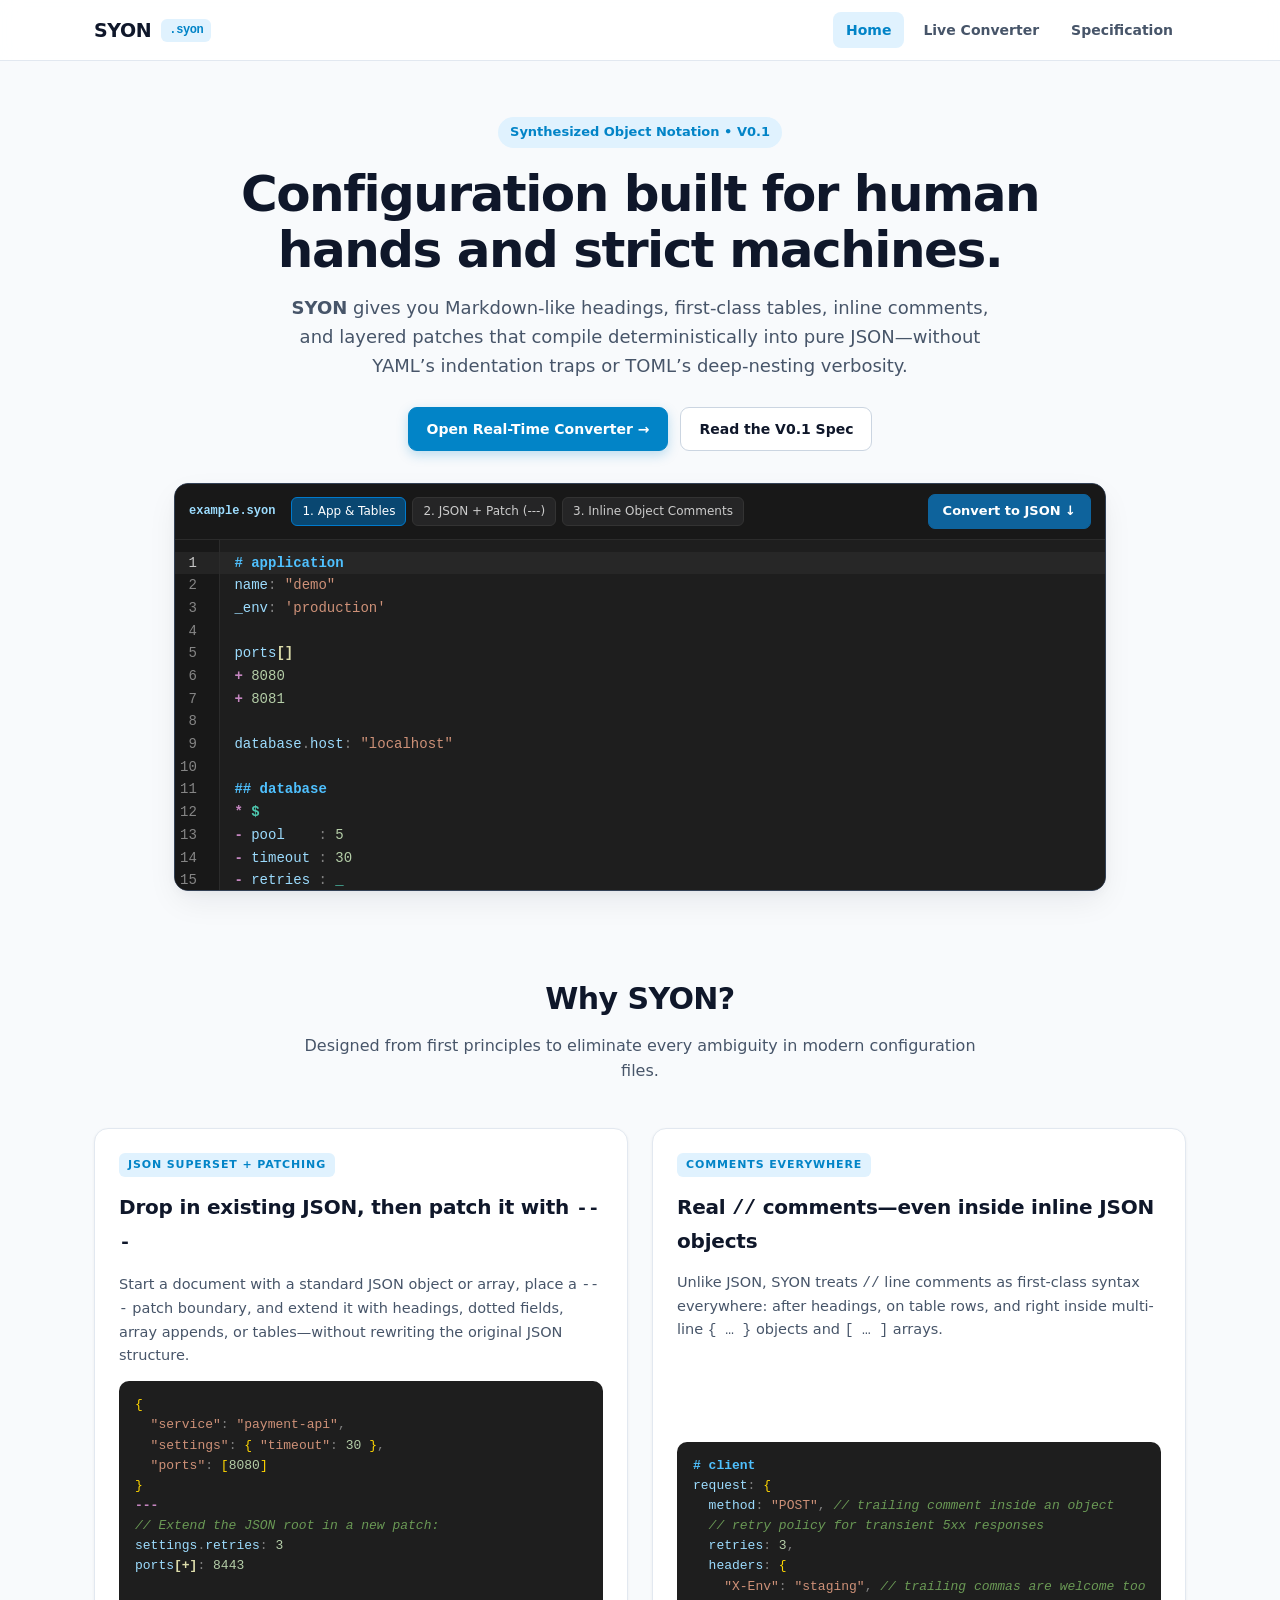
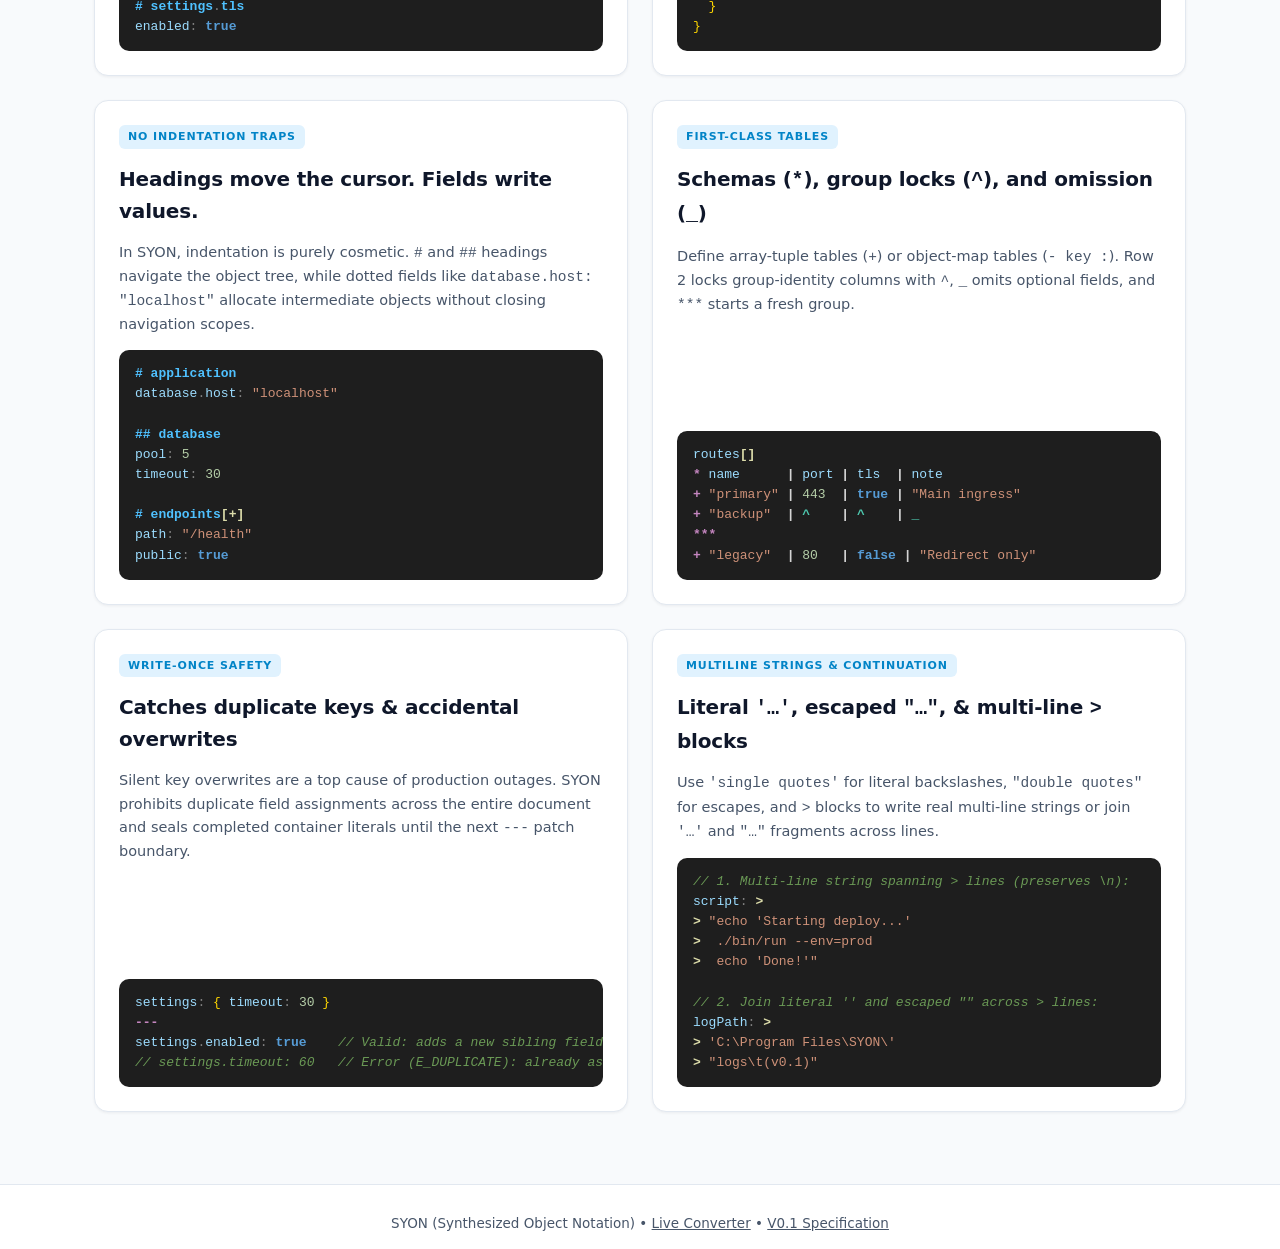
==== index.html @ 8d026774 "Init upload Init update for syon website" ====
<!doctype html>
<html lang="en">
<head>
  <meta charset="utf-8">
  <meta name="viewport" content="width=device-width, initial-scale=1">
  <title>SYON — Synthesized Object Notation (.syon)</title>
  <style>
    :root {
      --bg: #f8fafc;
      --surface: #ffffff;
      --surface-alt: #f1f5f9;
      --border: #e2e8f0;
      --border-strong: #cbd5e1;
      --text: #0f172a;
      --text-muted: #475569;
      --primary: #0284c7;
      --primary-hover: #0369a1;
      --primary-soft: #e0f2fe;
      --code-bg: #1e1e1e;
      --code-header: #181818;
      --code-border: #2b2b2b;
      --shadow-sm: 0 1px 3px rgba(15, 23, 42, 0.06);
      --shadow-md: 0 12px 32px -4px rgba(15, 23, 42, 0.08), 0 4px 12px -2px rgba(15, 23, 42, 0.04);
    }

    * { box-sizing: border-box; }

    body {
      margin: 0;
      background: var(--bg);
      color: var(--text);
      font-family: ui-sans-serif, system-ui, -apple-system, "Segoe UI", Roboto, sans-serif;
      line-height: 1.6;
    }

    /* Top Navbar */
    .navbar {
      position: sticky;
      top: 0;
      z-index: 30;
      background: rgba(255, 255, 255, 0.88);
      backdrop-filter: blur(10px);
      border-bottom: 1px solid var(--border);
    }

    .navbar-inner {
      max-width: 1140px;
      margin: 0 auto;
      padding: 12px 24px;
      display: flex;
      align-items: center;
      justify-content: space-between;
      gap: 16px;
    }

    .brand {
      display: flex;
      align-items: center;
      gap: 10px;
      text-decoration: none;
      color: var(--text);
      font-weight: 800;
      font-size: 19px;
      letter-spacing: -0.02em;
    }

    .brand-badge {
      font-family: ui-monospace, SFMono-Regular, Consolas, monospace;
      font-size: 12px;
      font-weight: 600;
      padding: 2px 8px;
      border-radius: 6px;
      background: var(--primary-soft);
      color: var(--primary);
    }

    .nav-links {
      display: flex;
      align-items: center;
      gap: 6px;
    }

    .nav-links a {
      text-decoration: none;
      color: var(--text-muted);
      font-size: 14px;
      font-weight: 600;
      padding: 7px 13px;
      border-radius: 8px;
      transition: background 120ms ease, color 120ms ease;
    }

    .nav-links a:hover {
      background: var(--surface-alt);
      color: var(--text);
    }

    .nav-links a.active {
      background: var(--primary-soft);
      color: var(--primary);
    }

    /* Hero Section */
    .hero {
      max-width: 960px;
      margin: 0 auto;
      padding: 56px 24px 32px;
      text-align: center;
    }

    .hero-eyebrow {
      display: inline-flex;
      align-items: center;
      gap: 8px;
      padding: 5px 12px;
      border-radius: 999px;
      background: var(--primary-soft);
      color: var(--primary);
      font-size: 13px;
      font-weight: 700;
      margin-bottom: 18px;
    }

    .hero h1 {
      margin: 0 0 16px;
      font-size: clamp(32px, 5vw, 50px);
      line-height: 1.12;
      letter-spacing: -0.03em;
      color: #0f172a;
    }

    .hero p.lead {
      margin: 0 auto 26px;
      max-width: 720px;
      font-size: 18px;
      color: var(--text-muted);
    }

    .hero-actions {
      display: flex;
      justify-content: center;
      flex-wrap: wrap;
      gap: 12px;
    }

    .btn {
      display: inline-flex;
      align-items: center;
      gap: 8px;
      font: inherit;
      font-size: 14px;
      font-weight: 600;
      padding: 10px 18px;
      border-radius: 9px;
      border: 1px solid var(--border-strong);
      background: var(--surface);
      color: var(--text);
      text-decoration: none;
      cursor: pointer;
      transition: all 120ms ease;
    }

    .btn:hover {
      background: var(--surface-alt);
      border-color: #94a3b8;
    }

    .btn-primary {
      background: var(--primary);
      border-color: var(--primary);
      color: #ffffff;
      box-shadow: 0 4px 12px rgba(2, 132, 199, 0.25);
    }

    .btn-primary:hover {
      background: var(--primary-hover);
      border-color: var(--primary-hover);
    }

    /* Try-It Showcase Card */
    .showcase-wrap {
      max-width: 980px;
      margin: 0 auto 64px;
      padding: 0 24px;
    }

    .showcase-card {
      background: var(--code-bg);
      border: 1px solid #334155;
      border-radius: 14px;
      box-shadow: var(--shadow-md);
      overflow: hidden;
      color: #d4d4d4;
    }

    .showcase-toolbar {
      display: flex;
      align-items: center;
      flex-wrap: wrap;
      gap: 8px;
      padding: 10px 14px;
      background: var(--code-header);
      border-bottom: 1px solid var(--code-border);
    }

    .showcase-title {
      font-family: ui-monospace, SFMono-Regular, Consolas, monospace;
      font-size: 12px;
      font-weight: 700;
      color: #9cdcfe;
      margin-right: 8px;
    }

    .preset-pills {
      display: flex;
      gap: 6px;
      flex-wrap: wrap;
      margin-right: auto;
    }

    .pill {
      appearance: none;
      border: 1px solid #333333;
      background: #252526;
      color: #cccccc;
      font: inherit;
      font-size: 12px;
      padding: 4px 10px;
      border-radius: 6px;
      cursor: pointer;
    }

    .pill:hover, .pill.active {
      border-color: #007acc;
      background: #094771;
      color: #ffffff;
    }

    .convert-trigger {
      appearance: none;
      border: 1px solid #0e639c;
      background: #0e639c;
      color: #ffffff;
      font: inherit;
      font-size: 13px;
      font-weight: 600;
      padding: 6px 14px;
      border-radius: 7px;
      cursor: pointer;
      transition: background 120ms ease;
    }

    .convert-trigger:hover {
      background: #1177bb;
    }

    #editor-host {
      height: 350px;
      display: flex;
      flex-direction: column;
      overflow: hidden;
    }

    #source-fallback {
      flex: 1;
      width: 100%;
      border: 0;
      outline: 0;
      padding: 14px;
      background: #1e1e1e;
      color: #d4d4d4;
      font-family: ui-monospace, SFMono-Regular, Consolas, monospace;
      font-size: 14px;
      line-height: 1.6;
      resize: vertical;
    }

    /* Collapsible JSON Output Drawer */
    .json-drawer {
      display: none;
      border-top: 2px solid #007acc;
      background: #141414;
    }

    .json-drawer.open {
      display: block;
    }

    .json-drawer-head {
      display: flex;
      align-items: center;
      justify-content: space-between;
      padding: 8px 14px;
      background: #1b1b1c;
      border-bottom: 1px solid #2b2b2b;
      font-size: 12px;
    }

    .json-drawer-head .label {
      font-weight: 700;
      text-transform: uppercase;
      letter-spacing: 0.08em;
      color: #4ec9b0;
    }

    .json-drawer-actions {
      display: flex;
      gap: 8px;
    }

    .drawer-btn {
      appearance: none;
      border: 1px solid #3c3c3c;
      background: #252526;
      color: #d4d4d4;
      font: inherit;
      font-size: 12px;
      padding: 4px 10px;
      border-radius: 6px;
      cursor: pointer;
    }

    .drawer-btn:hover { background: #333333; }

    #json-output {
      margin: 0;
      padding: 16px;
      max-height: 320px;
      overflow: auto;
      font-family: ui-monospace, SFMono-Regular, Consolas, monospace;
      font-size: 13px;
      line-height: 1.58;
      color: #d4d4d4;
      white-space: pre;
    }

    #error-box {
      display: none;
      padding: 14px 16px;
      background: #3a171b;
      color: #ffd6d6;
      font-family: ui-monospace, SFMono-Regular, Consolas, monospace;
      font-size: 13px;
    }

    #error-box.visible { display: block; }

    /* VS Code Dark+ Syntax Tokens */
    .json-key, .syon-propertyName { color: #9cdcfe; }
    .json-string, .syon-string { color: #ce9178; }
    .json-number, .syon-number { color: #b5cea8; }
    .json-bool, .syon-bool { color: #569cd6; font-weight: 600; }
    .json-null, .syon-null { color: #569cd6; font-style: italic; }
    .syon-heading { color: #4fc1ff; font-weight: 700; }
    .syon-modifier, .syon-meta { color: #dcdcaa; font-weight: 600; }
    .syon-keyword, .syon-contentSeparator { color: #c586c0; font-weight: 700; }
    .syon-operator { color: #d4d4d4; font-weight: 700; }
    .syon-atom { color: #4ec9b0; font-weight: 700; }
    .syon-comment { color: #6a9955; font-style: italic; }
    .syon-punctuation { color: #808080; }
    .syon-brace { color: #ffd700; }

    /* Selling Points Section */
    .features-section {
      max-width: 1140px;
      margin: 0 auto;
      padding: 20px 24px 72px;
    }

    .section-header {
      text-align: center;
      max-width: 680px;
      margin: 0 auto 44px;
    }

    .section-header h2 {
      margin: 0 0 10px;
      font-size: 30px;
      letter-spacing: -0.02em;
    }

    .section-header p {
      margin: 0;
      color: var(--text-muted);
      font-size: 16px;
    }

    .feature-grid {
      display: grid;
      grid-template-columns: repeat(auto-fit, minmax(460px, 1fr));
      gap: 24px;
    }

    .feature-card {
      background: var(--surface);
      border: 1px solid var(--border);
      border-radius: 14px;
      padding: 24px;
      box-shadow: var(--shadow-sm);
      display: flex;
      flex-direction: column;
      gap: 14px;
    }

    .feature-tag {
      display: inline-block;
      align-self: flex-start;
      font-size: 11px;
      font-weight: 700;
      text-transform: uppercase;
      letter-spacing: 0.08em;
      padding: 3px 9px;
      border-radius: 6px;
      background: var(--primary-soft);
      color: var(--primary);
    }

    .feature-card h3 {
      margin: 0;
      font-size: 20px;
      letter-spacing: -0.01em;
    }

    .feature-card p {
      margin: 0;
      color: var(--text-muted);
      font-size: 14.5px;
    }

    .code-snippet {
      margin: auto 0 0;
      padding: 14px 16px;
      background: var(--code-bg);
      color: #d4d4d4;
      border-radius: 10px;
      font-family: ui-monospace, SFMono-Regular, Consolas, monospace;
      font-size: 13px;
      line-height: 1.55;
      overflow-x: auto;
      white-space: pre;
    }

    footer {
      border-top: 1px solid var(--border);
      background: var(--surface);
      padding: 28px 24px;
      text-align: center;
      color: var(--text-muted);
      font-size: 13.5px;
    }

    @media (max-width: 640px) {
      .feature-grid {
        grid-template-columns: 1fr;
      }
    }
  </style>
</head>
<body>
  <nav class="navbar">
    <div class="navbar-inner">
      <a href="index.html" class="brand">
        <span>SYON</span>
        <span class="brand-badge">.syon</span>
      </a>
      <div class="nav-links">
        <a href="index.html" class="active">Home</a>
        <a href="playground.html">Live Converter</a>
        <a href="spec.html">Specification</a>
      </div>
    </div>
  </nav>

  <header class="hero">
    <div class="hero-eyebrow">Synthesized Object Notation &bull; V0.1</div>
    <h1>Configuration built for human hands and strict machines.</h1>
    <p class="lead">
      <strong>SYON</strong> gives you Markdown-like headings, first-class tables, inline comments, and layered patches that compile deterministically into pure JSON—without YAML’s indentation traps or TOML’s deep-nesting verbosity.
    </p>
    <div class="hero-actions">
      <a href="playground.html" class="btn btn-primary">Open Real-Time Converter &rarr;</a>
      <a href="spec.html" class="btn">Read the V0.1 Spec</a>
    </div>
  </header>

  <section class="showcase-wrap" aria-label="Interactive SYON Editor">
    <div class="showcase-card">
      <div class="showcase-toolbar">
        <span class="showcase-title">example.syon</span>
        <div class="preset-pills">
          <button type="button" class="pill active" data-preset="app">1. App &amp; Tables</button>
          <button type="button" class="pill" data-preset="jsonpatch">2. JSON + Patch (---)</button>
          <button type="button" class="pill" data-preset="comments">3. Inline Object Comments</button>
        </div>
        <button type="button" id="convert-btn" class="convert-trigger">Convert to JSON &darr;</button>
      </div>

      <div id="editor-host">
        <textarea id="source-fallback" spellcheck="false"></textarea>
      </div>

      <div id="json-drawer" class="json-drawer">
        <div class="json-drawer-head">
          <span id="drawer-status" class="label">Converted JSON Output</span>
          <div class="json-drawer-actions">
            <button type="button" id="copy-btn" class="drawer-btn">Copy JSON</button>
            <button type="button" id="hide-btn" class="drawer-btn">Hide</button>
          </div>
        </div>
        <pre id="json-output"></pre>
        <div id="error-box" role="alert"></div>
      </div>
    </div>
  </section>

  <section class="features-section">
    <div class="section-header">
      <h2>Why SYON?</h2>
      <p>Designed from first principles to eliminate every ambiguity in modern configuration files.</p>
    </div>

    <div class="feature-grid">
      <article class="feature-card">
        <span class="feature-tag">JSON Superset + Patching</span>
        <h3>Drop in existing JSON, then patch it with <code>---</code></h3>
        <p>
          Start a document with a standard JSON object or array, place a <code>---</code> patch boundary, and extend it with headings, dotted fields, array appends, or tables—without rewriting the original JSON structure.
        </p>
        <pre class="code-snippet" data-syon>{
  "service": "payment-api",
  "settings": { "timeout": 30 },
  "ports": [8080]
}
---
// Extend the JSON root in a new patch:
settings.retries: 3
ports[+]: 8443

# settings.tls
enabled: true</pre>
      </article>

      <article class="feature-card">
        <span class="feature-tag">Comments Everywhere</span>
        <h3>Real <code>//</code> comments—even inside inline JSON objects</h3>
        <p>
          Unlike JSON, SYON treats <code>//</code> line comments as first-class syntax everywhere: after headings, on table rows, and right inside multi-line <code>{ … }</code> objects and <code>[ … ]</code> arrays.
        </p>
        <pre class="code-snippet" data-syon># client
request: {
  method: "POST", // trailing comment inside an object
  // retry policy for transient 5xx responses
  retries: 3,
  headers: {
    "X-Env": "staging", // trailing commas are welcome too
  }
}</pre>
      </article>

      <article class="feature-card">
        <span class="feature-tag">No Indentation Traps</span>
        <h3>Headings move the cursor. Fields write values.</h3>
        <p>
          In SYON, indentation is purely cosmetic. <code>#</code> and <code>##</code> headings navigate the object tree, while dotted fields like <code>database.host: "localhost"</code> allocate intermediate objects without closing navigation scopes.
        </p>
        <pre class="code-snippet" data-syon># application
database.host: "localhost"

## database
pool: 5
timeout: 30

# endpoints[+]
path: "/health"
public: true</pre>
      </article>

      <article class="feature-card">
        <span class="feature-tag">First-Class Tables</span>
        <h3>Schemas (<code>*</code>), group locks (<code>^</code>), and omission (<code>_</code>)</h3>
        <p>
          Define array-tuple tables (<code>+</code>) or object-map tables (<code>- key :</code>). Row 2 locks group-identity columns with <code>^</code>, <code>_</code> omits optional fields, and <code>***</code> starts a fresh group.
        </p>
        <pre class="code-snippet" data-syon>routes[]
* name      | port | tls  | note
+ "primary" | 443  | true | "Main ingress"
+ "backup"  | ^    | ^    | _
***
+ "legacy"  | 80   | false | "Redirect only"</pre>
      </article>

      <article class="feature-card">
        <span class="feature-tag">Write-Once Safety</span>
        <h3>Catches duplicate keys &amp; accidental overwrites</h3>
        <p>
          Silent key overwrites are a top cause of production outages. SYON prohibits duplicate field assignments across the entire document and seals completed container literals until the next <code>---</code> patch boundary.
        </p>
        <pre class="code-snippet" data-syon>settings: { timeout: 30 }
---
settings.enabled: true    // Valid: adds a new sibling field
// settings.timeout: 60   // Error (E_DUPLICATE): already assigned!</pre>
      </article>

      <article class="feature-card">
        <span class="feature-tag">Multiline Strings &amp; Continuation</span>
        <h3>Literal <code>'…'</code>, escaped <code>"…"</code>, &amp; multi-line <code>&gt;</code> blocks</h3>
        <p>
          Use <code>'single quotes'</code> for literal backslashes, <code>"double quotes"</code> for escapes, and <code>&gt;</code> blocks to write real multi-line strings or join <code>'…'</code> and <code>"…"</code> fragments across lines.
        </p>
        <pre class="code-snippet" data-syon>// 1. Multi-line string spanning > lines (preserves \n):
script: >
> "echo 'Starting deploy...'
>  ./bin/run --env=prod
>  echo 'Done!'"

// 2. Join literal '' and escaped "" across > lines:
logPath: >
> 'C:\Program Files\SYON\'
> "logs\t(v0.1)"</pre>
      </article>
    </div>
  </section>

  <footer>
    SYON (Synthesized Object Notation) &bull; <a href="playground.html" style="color: inherit;">Live Converter</a> &bull; <a href="spec.html" style="color: inherit;">V0.1 Specification</a>
  </footer>

  <script src="converter.js"></script>
  <script src="editor.bundle.js"></script>
  <script>
    (function () {
      "use strict";

      const presets = {
        app: [
          "# application",
          'name: "demo"',
          "_env: 'production'",
          "",
          "ports[]",
          "+ 8080",
          "+ 8081",
          "",
          'database.host: "localhost"',
          "",
          "## database",
          "* $",
          "- pool    : 5",
          "- timeout : 30",
          "- retries : _",
          "",
          "## jobs",
          "jobList[]",
          "* name    | count | enabled",
          '+ "build" | 2     | true',
          '+ "test"  | ^     | false',
          '+ "lint"  | ^     | true'
        ].join("\n"),

        jsonpatch: [
          "{",
          '  "service": "checkout-api",',
          '  "settings": { "timeout": 30 },',
          '  "origins": ["https://shop.example.com"]',
          "}",
          "---",
          "// Patch the JSON base above using SYON statements:",
          "settings.retries: 3",
          'origins[+]: "https://admin.example.com"',
          "",
          "# settings.tls",
          "enabled: true",
          'minVersion: "TLSv1.3"'
        ].join("\n"),

        comments: [
          "# gateway",
          "upstream: {",
          '  url: "https://internal.service:8443", // inline comment inside object!',
          "  // Connection pool settings",
          "  pool: {",
          "    maxIdle: 16,",
          "    keepAliveMs: 30000,",
          "  },",
          "  tags: [",
          '    "core", // primary tier',
          '    "pci-scope",',
          "  ]",
          "}"
        ].join("\n")
      };

      const editorHost = document.getElementById("editor-host");
      const fallback = document.getElementById("source-fallback");
      const convertBtn = document.getElementById("convert-btn");
      const drawer = document.getElementById("json-drawer");
      const drawerStatus = document.getElementById("drawer-status");
      const jsonOutput = document.getElementById("json-output");
      const errorBox = document.getElementById("error-box");
      const copyBtn = document.getElementById("copy-btn");
      const hideBtn = document.getElementById("hide-btn");
      const pills = document.querySelectorAll(".pill");

      let editor = null;
      let lastJson = "";

      function getSource() {
        return editor ? editor.getValue() : fallback.value;
      }

      function setSource(text) {
        if (editor) editor.setValue(text);
        else fallback.value = text;
      }

      function runConvertAndOpenDrawer() {
        const result = BareConverter.convertSource(getSource());
        drawer.classList.add("open");

        if (result.ok) {
          lastJson = result.json;
          drawerStatus.textContent = "Converted JSON Output";
          drawerStatus.style.color = "#4ec9b0";
          errorBox.className = "";
          errorBox.textContent = "";
          if (window.BareEditor && window.BareEditor.highlightJsonHtml) {
            jsonOutput.innerHTML = window.BareEditor.highlightJsonHtml(result.json);
          } else {
            jsonOutput.textContent = result.json;
          }
          jsonOutput.style.display = "block";
        } else {
          lastJson = "";
          drawerStatus.textContent = "Conversion Error (" + result.error.code + ")";
          drawerStatus.style.color = "#f44747";
          jsonOutput.style.display = "none";
          errorBox.className = "visible";
          errorBox.textContent = "[" + result.error.code + "] Line " + result.error.line + ", Col " + result.error.col + ": " + result.error.message;
        }
      }

      if (window.BareEditor && window.BareEditor.createBareEditor) {
        fallback.remove();
        editor = window.BareEditor.createBareEditor({
          parent: editorHost,
          initialDoc: presets.app,
          onChange: function () {
            if (drawer.classList.contains("open")) {
              runConvertAndOpenDrawer();
            }
          },
          onConvertShortcut: runConvertAndOpenDrawer
        });
      } else {
        fallback.value = presets.app;
      }

      convertBtn.addEventListener("click", runConvertAndOpenDrawer);

      hideBtn.addEventListener("click", function () {
        drawer.classList.remove("open");
      });

      copyBtn.addEventListener("click", function () {
        if (!lastJson) return;
        if (navigator.clipboard && navigator.clipboard.writeText) {
          navigator.clipboard.writeText(lastJson).then(function () {
            copyBtn.textContent = "Copied!";
            setTimeout(function () { copyBtn.textContent = "Copy JSON"; }, 900);
          });
        }
      });

      pills.forEach(function (pill) {
        pill.addEventListener("click", function () {
          pills.forEach(function (p) { p.classList.remove("active"); });
          pill.classList.add("active");
          const key = pill.getAttribute("data-preset");
          if (presets[key]) {
            setSource(presets[key]);
            if (drawer.classList.contains("open")) {
              runConvertAndOpenDrawer();
            }
          }
        });
      });

      // Highlight static .syon feature cards
      if (window.BareEditor && window.BareEditor.highlightSyonHtml) {
        document.querySelectorAll("[data-syon]").forEach(function (el) {
          el.innerHTML = window.BareEditor.highlightSyonHtml(el.textContent);
        });
      }
    })();
  </script>
</body>
</html>
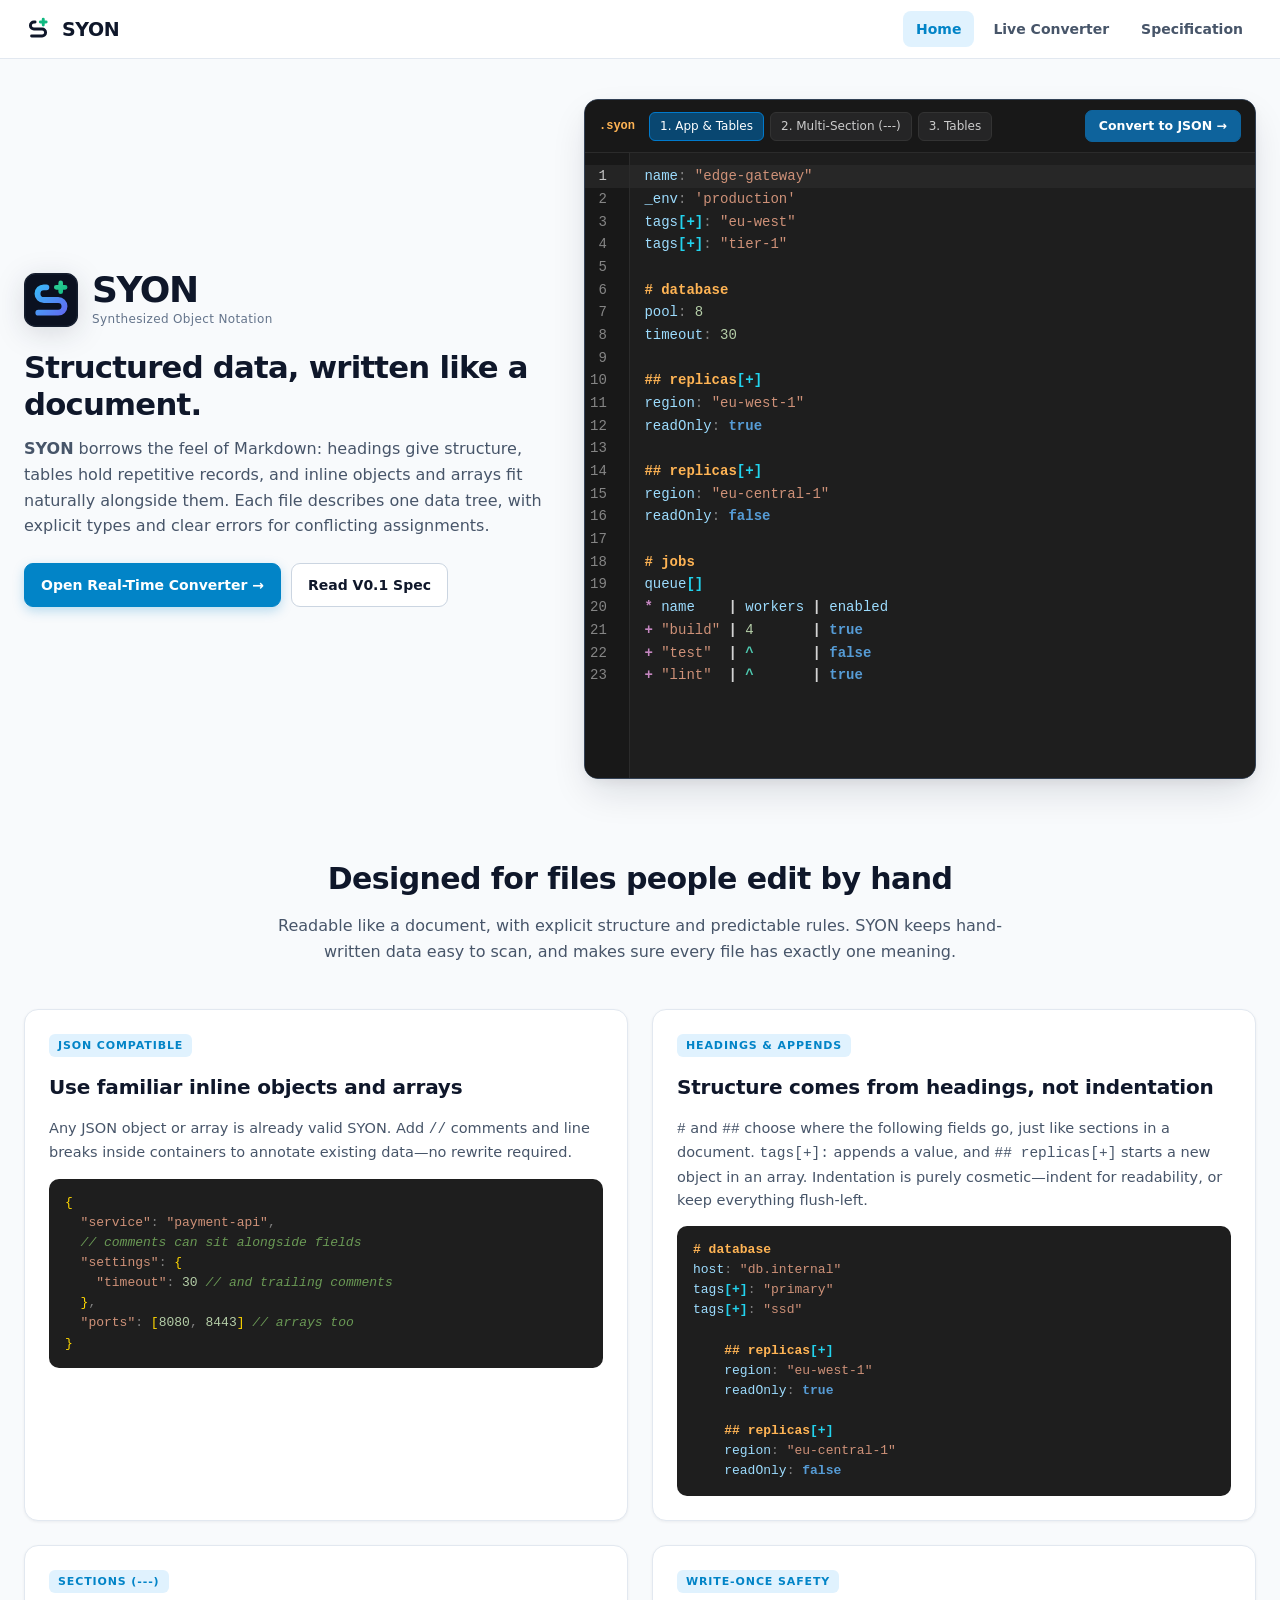
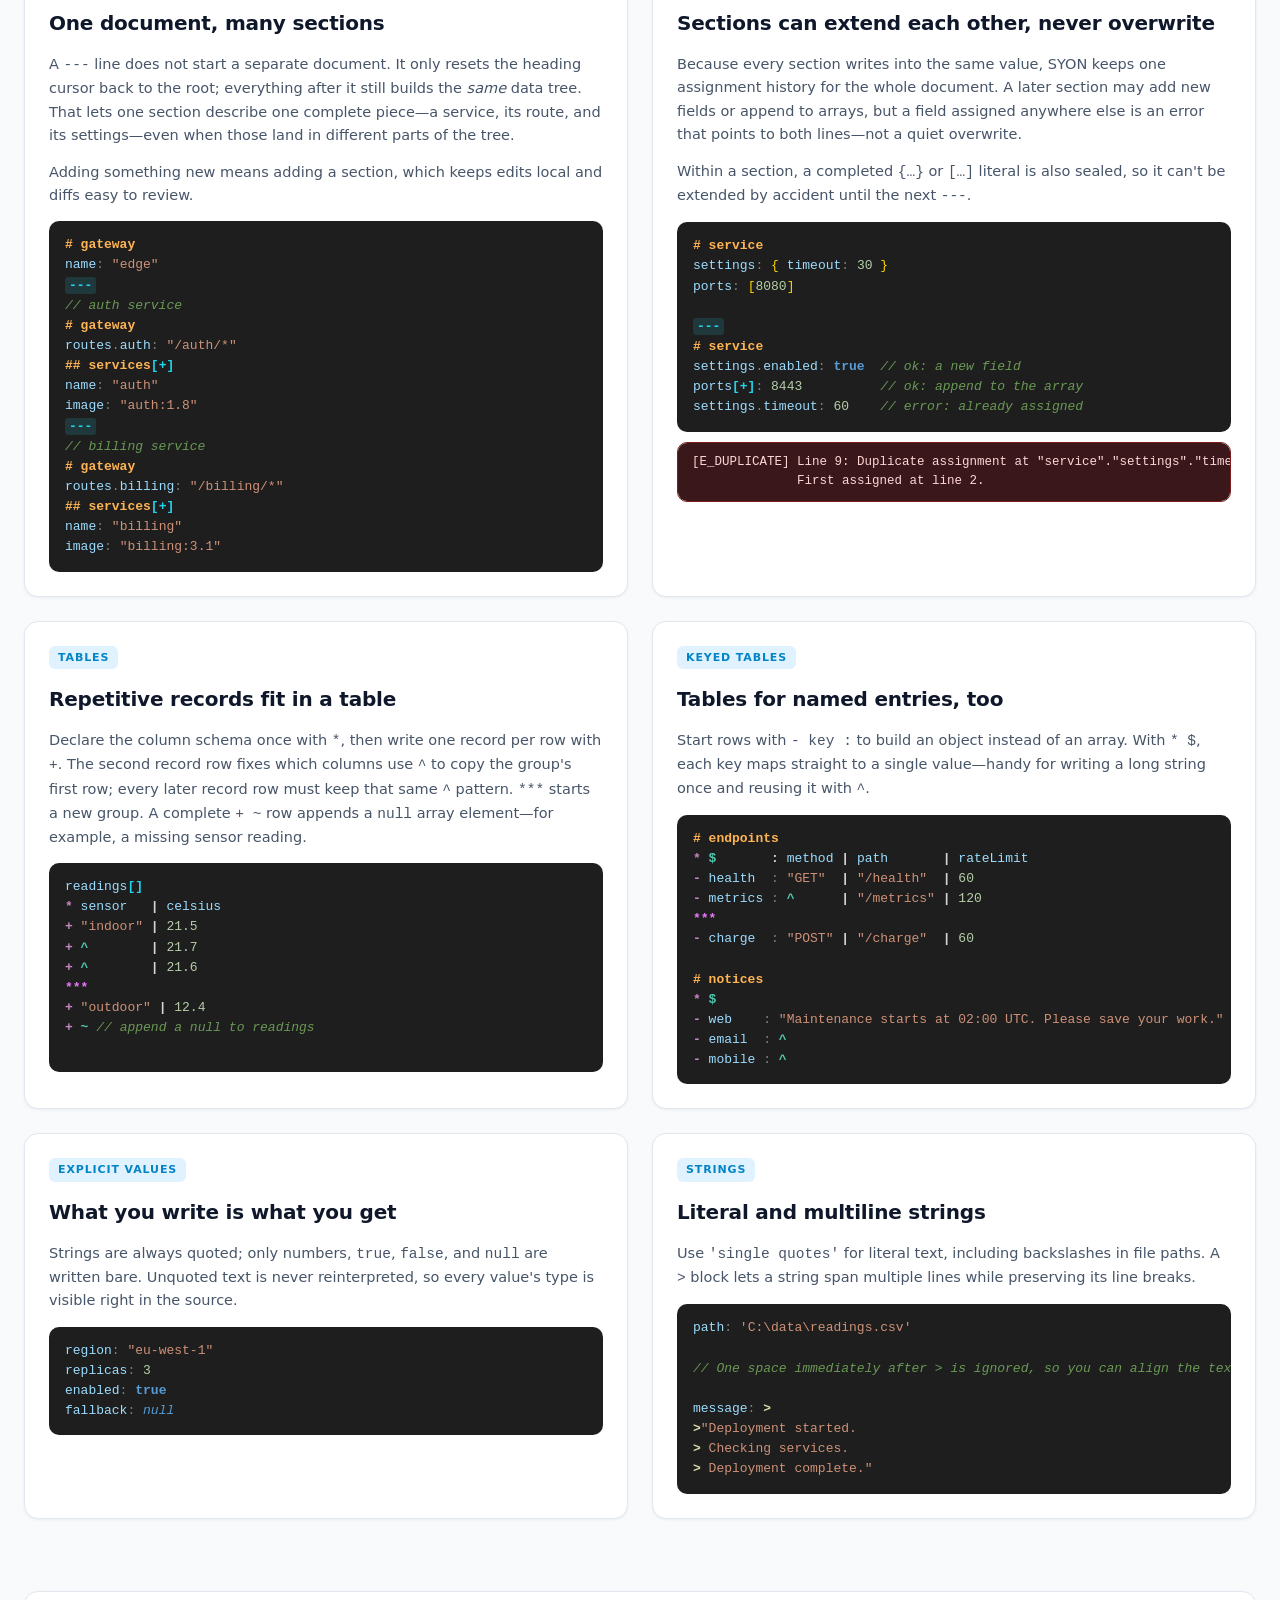
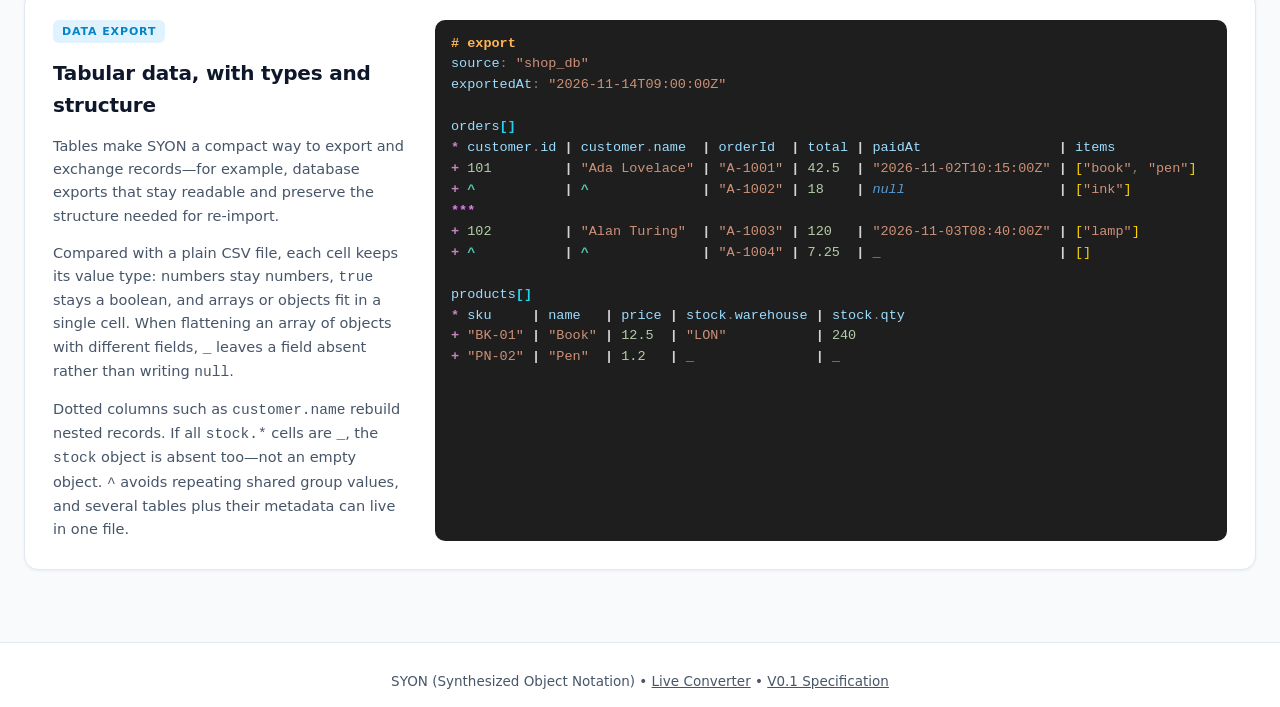
==== commit cdec038d: "Updates on pages design" ====
--- a/index.html
+++ b/index.html
@@ -3,7 +3,8 @@
 <head>
   <meta charset="utf-8">
   <meta name="viewport" content="width=device-width, initial-scale=1">
-  <title>SYON — Synthesized Object Notation (.syon)</title>
+  <title>SYON — Synthesized Object Notation</title>
+  <link rel="stylesheet" href="site-header.css">
   <style>
     :root {
       --bg: #f8fafc;
@@ -20,7 +21,8 @@
       --code-header: #181818;
       --code-border: #2b2b2b;
       --shadow-sm: 0 1px 3px rgba(15, 23, 42, 0.06);
-      --shadow-md: 0 12px 32px -4px rgba(15, 23, 42, 0.08), 0 4px 12px -2px rgba(15, 23, 42, 0.04);
+      --shadow-md: 0 16px 38px -6px rgba(15, 23, 42, 0.14), 0 4px 12px -2px rgba(15, 23, 42, 0.06);
+      --page-max: 1600px;
     }
 
     * { box-sizing: border-box; }
@@ -33,114 +35,76 @@
       line-height: 1.6;
     }
 
-    /* Top Navbar */
-    .navbar {
-      position: sticky;
-      top: 0;
-      z-index: 30;
-      background: rgba(255, 255, 255, 0.88);
-      backdrop-filter: blur(10px);
-      border-bottom: 1px solid var(--border);
-    }
-
-    .navbar-inner {
-      max-width: 1140px;
+    /* Top Split Hero + Editor Section */
+    .hero-split {
+      max-width: var(--page-max);
       margin: 0 auto;
-      padding: 12px 24px;
-      display: flex;
+      padding: 40px 24px 64px;
+      display: grid;
+      grid-template-columns: 520px minmax(0, 1fr);
+      gap: 40px;
       align-items: center;
-      justify-content: space-between;
-      gap: 16px;
-    }
-
-    .brand {
+    }
+
+    .hero-left {
+      display: flex;
+      flex-direction: column;
+      align-items: flex-start;
+    }
+
+    .hero-brand-lockup {
       display: flex;
       align-items: center;
+      gap: 14px;
+      margin-bottom: 20px;
+    }
+
+    .hero-brand-lockup img {
+      width: 54px;
+      height: 54px;
+      flex: 0 0 auto;
+      filter: drop-shadow(0 6px 14px rgba(15, 23, 42, 0.14));
+    }
+
+    .hero-brand-text {
+      display: flex;
+      flex-direction: column;
+      gap: 2px;
+    }
+
+    .hero-acronym {
+      font-size: 36px;
+      font-weight: 900;
+      letter-spacing: -0.04em;
+      color: #0f172a;
+      line-height: 1;
+    }
+
+    .hero-fullname {
+      font-size: 12px;
+      font-weight: 500;
+      color: #64748b;
+      letter-spacing: 0.03em;
+    }
+
+    .hero-left h1 {
+      margin: 0 0 14px;
+      font-size: clamp(28px, 2.4vw, 36px);
+      line-height: 1.2;
+      letter-spacing: -0.025em;
+      color: #0f172a;
+    }
+
+    .hero-left p.lead {
+      margin: 0 0 24px;
+      font-size: 16px;
+      color: var(--text-muted);
+    }
+
+    .hero-actions {
+      display: flex;
+      flex-wrap: wrap;
       gap: 10px;
-      text-decoration: none;
-      color: var(--text);
-      font-weight: 800;
-      font-size: 19px;
-      letter-spacing: -0.02em;
-    }
-
-    .brand-badge {
-      font-family: ui-monospace, SFMono-Regular, Consolas, monospace;
-      font-size: 12px;
-      font-weight: 600;
-      padding: 2px 8px;
-      border-radius: 6px;
-      background: var(--primary-soft);
-      color: var(--primary);
-    }
-
-    .nav-links {
-      display: flex;
-      align-items: center;
-      gap: 6px;
-    }
-
-    .nav-links a {
-      text-decoration: none;
-      color: var(--text-muted);
-      font-size: 14px;
-      font-weight: 600;
-      padding: 7px 13px;
-      border-radius: 8px;
-      transition: background 120ms ease, color 120ms ease;
-    }
-
-    .nav-links a:hover {
-      background: var(--surface-alt);
-      color: var(--text);
-    }
-
-    .nav-links a.active {
-      background: var(--primary-soft);
-      color: var(--primary);
-    }
-
-    /* Hero Section */
-    .hero {
-      max-width: 960px;
-      margin: 0 auto;
-      padding: 56px 24px 32px;
-      text-align: center;
-    }
-
-    .hero-eyebrow {
-      display: inline-flex;
-      align-items: center;
-      gap: 8px;
-      padding: 5px 12px;
-      border-radius: 999px;
-      background: var(--primary-soft);
-      color: var(--primary);
-      font-size: 13px;
-      font-weight: 700;
-      margin-bottom: 18px;
-    }
-
-    .hero h1 {
-      margin: 0 0 16px;
-      font-size: clamp(32px, 5vw, 50px);
-      line-height: 1.12;
-      letter-spacing: -0.03em;
-      color: #0f172a;
-    }
-
-    .hero p.lead {
-      margin: 0 auto 26px;
-      max-width: 720px;
-      font-size: 18px;
-      color: var(--text-muted);
-    }
-
-    .hero-actions {
-      display: flex;
-      justify-content: center;
-      flex-wrap: wrap;
-      gap: 12px;
     }
 
     .btn {
@@ -150,7 +114,7 @@
       font: inherit;
       font-size: 14px;
       font-weight: 600;
-      padding: 10px 18px;
+      padding: 10px 16px;
       border-radius: 9px;
       border: 1px solid var(--border-strong);
       background: var(--surface);
@@ -177,13 +141,7 @@
       border-color: var(--primary-hover);
     }
 
-    /* Try-It Showcase Card */
-    .showcase-wrap {
-      max-width: 980px;
-      margin: 0 auto 64px;
-      padding: 0 24px;
-    }
-
+    /* Interactive Showcase Card (Single Box switching between .syon and .json) */
     .showcase-card {
       background: var(--code-bg);
       border: 1px solid #334155;
@@ -191,6 +149,15 @@
       box-shadow: var(--shadow-md);
       overflow: hidden;
       color: #d4d4d4;
+      display: flex;
+      flex-direction: column;
+      height: 680px;
+      transition: background-color 160ms ease, border-color 160ms ease;
+    }
+
+    .showcase-card.json-mode {
+      background: #111923;
+      border-color: #0284c7;
     }
 
     .showcase-toolbar {
@@ -201,14 +168,24 @@
       padding: 10px 14px;
       background: var(--code-header);
       border-bottom: 1px solid var(--code-border);
+      transition: background-color 160ms ease, border-color 160ms ease;
+    }
+
+    .showcase-card.json-mode .showcase-toolbar {
+      background: #0d2235;
+      border-bottom-color: #1e3a5f;
     }
 
     .showcase-title {
       font-family: ui-monospace, SFMono-Regular, Consolas, monospace;
       font-size: 12px;
       font-weight: 700;
-      color: #9cdcfe;
-      margin-right: 8px;
+      color: #ffb454;
+      margin-right: 6px;
+    }
+
+    .showcase-card.json-mode .showcase-title {
+      color: #38bdf8;
     }
 
     .preset-pills {
@@ -236,15 +213,22 @@
       color: #ffffff;
     }
 
+    .toolbar-actions {
+      display: flex;
+      align-items: center;
+      gap: 8px;
+      margin-left: auto;
+    }
+
     .convert-trigger {
       appearance: none;
       border: 1px solid #0e639c;
       background: #0e639c;
       color: #ffffff;
       font: inherit;
-      font-size: 13px;
+      font-size: 12.5px;
       font-weight: 600;
-      padding: 6px 14px;
+      padding: 5px 13px;
       border-radius: 7px;
       cursor: pointer;
       transition: background 120ms ease;
@@ -254,11 +238,43 @@
       background: #1177bb;
     }
 
+    .showcase-card.json-mode .convert-trigger {
+      background: #1e293b;
+      border-color: #475569;
+    }
+
+    .showcase-card.json-mode .convert-trigger:hover {
+      background: #334155;
+    }
+
+    .copy-trigger {
+      display: none;
+      appearance: none;
+      border: 1px solid #0284c7;
+      background: #0369a1;
+      color: #ffffff;
+      font: inherit;
+      font-size: 12.5px;
+      font-weight: 600;
+      padding: 5px 12px;
+      border-radius: 7px;
+      cursor: pointer;
+    }
+
+    .showcase-card.json-mode .copy-trigger {
+      display: inline-block;
+    }
+
     #editor-host {
-      height: 350px;
+      flex: 1;
+      min-height: 0;
       display: flex;
       flex-direction: column;
       overflow: hidden;
+    }
+
+    .showcase-card.json-mode #editor-host {
+      display: none;
     }
 
     #source-fallback {
@@ -272,71 +288,40 @@
       font-family: ui-monospace, SFMono-Regular, Consolas, monospace;
       font-size: 14px;
       line-height: 1.6;
-      resize: vertical;
-    }
-
-    /* Collapsible JSON Output Drawer */
-    .json-drawer {
+      resize: none;
+    }
+
+    /* In-Place JSON View inside the same card */
+    .json-view {
       display: none;
-      border-top: 2px solid #007acc;
-      background: #141414;
-    }
-
-    .json-drawer.open {
-      display: block;
-    }
-
-    .json-drawer-head {
-      display: flex;
-      align-items: center;
-      justify-content: space-between;
-      padding: 8px 14px;
-      background: #1b1b1c;
-      border-bottom: 1px solid #2b2b2b;
-      font-size: 12px;
-    }
-
-    .json-drawer-head .label {
-      font-weight: 700;
-      text-transform: uppercase;
-      letter-spacing: 0.08em;
-      color: #4ec9b0;
-    }
-
-    .json-drawer-actions {
-      display: flex;
-      gap: 8px;
-    }
-
-    .drawer-btn {
-      appearance: none;
-      border: 1px solid #3c3c3c;
-      background: #252526;
-      color: #d4d4d4;
-      font: inherit;
-      font-size: 12px;
-      padding: 4px 10px;
-      border-radius: 6px;
-      cursor: pointer;
-    }
-
-    .drawer-btn:hover { background: #333333; }
+      flex: 1;
+      min-height: 0;
+      overflow: auto;
+      background: #111923;
+    }
+
+    .showcase-card.json-mode .json-view {
+      display: flex;
+      flex-direction: column;
+    }
 
     #json-output {
       margin: 0;
-      padding: 16px;
-      max-height: 320px;
-      overflow: auto;
+      padding: 16px 18px;
+      flex: 1;
       font-family: ui-monospace, SFMono-Regular, Consolas, monospace;
-      font-size: 13px;
-      line-height: 1.58;
+      font-size: 13.5px;
+      line-height: 1.6;
       color: #d4d4d4;
       white-space: pre;
     }
 
     #error-box {
       display: none;
+      margin: 16px;
       padding: 14px 16px;
+      border-radius: 8px;
+      border: 1px solid #7f1d1d;
       background: #3a171b;
       color: #ffd6d6;
       font-family: ui-monospace, SFMono-Regular, Consolas, monospace;
@@ -345,15 +330,18 @@
 
     #error-box.visible { display: block; }
 
-    /* VS Code Dark+ Syntax Tokens */
+    /* Syntax Tokens */
     .json-key, .syon-propertyName { color: #9cdcfe; }
     .json-string, .syon-string { color: #ce9178; }
     .json-number, .syon-number { color: #b5cea8; }
     .json-bool, .syon-bool { color: #569cd6; font-weight: 600; }
     .json-null, .syon-null { color: #569cd6; font-style: italic; }
-    .syon-heading { color: #4fc1ff; font-weight: 700; }
-    .syon-modifier, .syon-meta { color: #dcdcaa; font-weight: 600; }
-    .syon-keyword, .syon-contentSeparator { color: #c586c0; font-weight: 700; }
+    .syon-heading { color: #ffb454; font-weight: 700; }
+    .syon-modifier { color: #22d3ee; font-weight: 700; }
+    .syon-meta { color: #dcdcaa; font-weight: 700; }
+    .syon-keyword { color: #c586c0; font-weight: 700; }
+    .syon-labelName { color: #e879f9; font-weight: 700; }
+    .syon-contentSeparator { color: #22d3ee; font-weight: 800; background: rgba(34, 211, 238, 0.14); padding: 1px 4px; border-radius: 3px; }
     .syon-operator { color: #d4d4d4; font-weight: 700; }
     .syon-atom { color: #4ec9b0; font-weight: 700; }
     .syon-comment { color: #6a9955; font-style: italic; }
@@ -362,14 +350,14 @@
 
     /* Selling Points Section */
     .features-section {
-      max-width: 1140px;
+      max-width: var(--page-max);
       margin: 0 auto;
-      padding: 20px 24px 72px;
+      padding: 12px 24px 72px;
     }
 
     .section-header {
       text-align: center;
-      max-width: 680px;
+      max-width: 760px;
       margin: 0 auto 44px;
     }
 
@@ -387,7 +375,7 @@
 
     .feature-grid {
       display: grid;
-      grid-template-columns: repeat(auto-fit, minmax(460px, 1fr));
+      grid-template-columns: repeat(auto-fit, minmax(560px, 1fr));
       gap: 24px;
     }
 
@@ -423,12 +411,13 @@
 
     .feature-card p {
       margin: 0;
+      max-width: 820px;
       color: var(--text-muted);
       font-size: 14.5px;
     }
 
     .code-snippet {
-      margin: auto 0 0;
+      margin: 0;
       padding: 14px 16px;
       background: var(--code-bg);
       color: #d4d4d4;
@@ -440,6 +429,52 @@
       white-space: pre;
     }
 
+    .error-snippet {
+      margin: -4px 0 0;
+      padding: 10px 14px;
+      border-radius: 10px;
+      border: 1px solid #7f1d1d;
+      background: #3a171b;
+      color: #ffd6d6;
+      font-family: ui-monospace, SFMono-Regular, Consolas, monospace;
+      font-size: 12.5px;
+      line-height: 1.55;
+      overflow-x: auto;
+      white-space: pre;
+    }
+
+    /* Long Data & Flattening Section */
+    .long-data-section {
+      max-width: var(--page-max);
+      margin: 0 auto;
+      padding: 0 24px 72px;
+    }
+
+    .long-data-card {
+      display: grid;
+      grid-template-columns: minmax(300px, 0.8fr) minmax(0, 1.8fr);
+      gap: 30px;
+      align-items: start;
+      padding: 28px;
+    }
+
+    .long-data-copy {
+      display: flex;
+      flex-direction: column;
+      align-items: flex-start;
+      gap: 14px;
+    }
+
+    .long-data-card p {
+      max-width: 820px;
+    }
+
+    .long-data-card .code-snippet {
+      margin: 0;
+      align-self: stretch;
+      font-size: 13.5px;
+    }
+
     footer {
       border-top: 1px solid var(--border);
       background: var(--surface);
@@ -449,64 +484,92 @@
       font-size: 13.5px;
     }
 
+    @media (max-width: 1200px) {
+      .hero-split {
+        grid-template-columns: 1fr;
+      }
+      .hero-left {
+        max-width: 680px;
+      }
+      .showcase-card {
+        height: 620px;
+      }
+      .long-data-card {
+        grid-template-columns: 1fr;
+        padding: 22px;
+      }
+    }
+
     @media (max-width: 640px) {
       .feature-grid {
         grid-template-columns: 1fr;
       }
+      .showcase-card {
+        height: 520px;
+      }
+      .long-data-section {
+        padding: 0 16px 56px;
+      }
+      .long-data-card {
+        padding: 18px;
+      }
     }
   </style>
 </head>
 <body>
-  <nav class="navbar">
+  <nav class="navbar" aria-label="Main navigation">
     <div class="navbar-inner">
       <a href="index.html" class="brand">
+        <img src="syon-logo.svg" width="28" height="28" alt="">
         <span>SYON</span>
-        <span class="brand-badge">.syon</span>
       </a>
       <div class="nav-links">
-        <a href="index.html" class="active">Home</a>
+        <a href="index.html" class="active" aria-current="page">Home</a>
         <a href="playground.html">Live Converter</a>
         <a href="spec.html">Specification</a>
       </div>
     </div>
   </nav>
 
-  <header class="hero">
-    <div class="hero-eyebrow">Synthesized Object Notation &bull; V0.1</div>
-    <h1>Configuration built for human hands and strict machines.</h1>
-    <p class="lead">
-      <strong>SYON</strong> gives you Markdown-like headings, first-class tables, inline comments, and layered patches that compile deterministically into pure JSON—without YAML’s indentation traps or TOML’s deep-nesting verbosity.
-    </p>
-    <div class="hero-actions">
-      <a href="playground.html" class="btn btn-primary">Open Real-Time Converter &rarr;</a>
-      <a href="spec.html" class="btn">Read the V0.1 Spec</a>
+  <section class="hero-split">
+    <div class="hero-left">
+      <div class="hero-brand-lockup">
+        <img src="syon-logo-badge.svg" width="54" height="54" alt="">
+        <div class="hero-brand-text">
+          <span class="hero-acronym">SYON</span>
+          <span class="hero-fullname">Synthesized Object Notation</span>
+        </div>
+      </div>
+
+      <h1>Structured data, written like a document.</h1>
+      <p class="lead">
+        <strong>SYON</strong> borrows the feel of Markdown: headings give structure, tables hold repetitive records, and inline objects and arrays fit naturally alongside them. Each file describes one data tree, with explicit types and clear errors for conflicting assignments.
+      </p>
+      <div class="hero-actions">
+        <a href="playground.html" class="btn btn-primary">Open Real-Time Converter &rarr;</a>
+        <a href="spec.html" class="btn">Read V0.1 Spec</a>
+      </div>
     </div>
-  </header>
-
-  <section class="showcase-wrap" aria-label="Interactive SYON Editor">
-    <div class="showcase-card">
+
+    <div id="showcase-card" class="showcase-card" aria-label="Interactive SYON Editor">
       <div class="showcase-toolbar">
-        <span class="showcase-title">example.syon</span>
+        <span id="showcase-filename" class="showcase-title">.syon</span>
         <div class="preset-pills">
           <button type="button" class="pill active" data-preset="app">1. App &amp; Tables</button>
-          <button type="button" class="pill" data-preset="jsonpatch">2. JSON + Patch (---)</button>
-          <button type="button" class="pill" data-preset="comments">3. Inline Object Comments</button>
+          <button type="button" class="pill" data-preset="jsonpatch">2. Multi-Section (---)</button>
+          <button type="button" class="pill" data-preset="tables">3. Tables</button>
         </div>
-        <button type="button" id="convert-btn" class="convert-trigger">Convert to JSON &darr;</button>
+        <div class="toolbar-actions">
+          <button type="button" id="copy-btn" class="copy-trigger">Copy JSON</button>
+          <button type="button" id="convert-btn" class="convert-trigger">Convert to JSON &rarr;</button>
+        </div>
       </div>
 
       <div id="editor-host">
         <textarea id="source-fallback" spellcheck="false"></textarea>
       </div>
 
-      <div id="json-drawer" class="json-drawer">
-        <div class="json-drawer-head">
-          <span id="drawer-status" class="label">Converted JSON Output</span>
-          <div class="json-drawer-actions">
-            <button type="button" id="copy-btn" class="drawer-btn">Copy JSON</button>
-            <button type="button" id="hide-btn" class="drawer-btn">Hide</button>
-          </div>
-        </div>
+      <div id="json-view" class="json-view">
         <pre id="json-output"></pre>
         <div id="error-box" role="alert"></div>
       </div>
@@ -515,110 +578,195 @@
 
   <section class="features-section">
     <div class="section-header">
-      <h2>Why SYON?</h2>
-      <p>Designed from first principles to eliminate every ambiguity in modern configuration files.</p>
+      <h2>Designed for files people edit by hand</h2>
+      <p>Readable like a document, with explicit structure and predictable rules. SYON keeps hand-written data easy to scan, and makes sure every file has exactly one meaning.</p>
     </div>
 
     <div class="feature-grid">
       <article class="feature-card">
-        <span class="feature-tag">JSON Superset + Patching</span>
-        <h3>Drop in existing JSON, then patch it with <code>---</code></h3>
-        <p>
-          Start a document with a standard JSON object or array, place a <code>---</code> patch boundary, and extend it with headings, dotted fields, array appends, or tables—without rewriting the original JSON structure.
+        <span class="feature-tag">JSON Compatible</span>
+        <h3>Use familiar inline objects and arrays</h3>
+        <p>
+          Any JSON object or array is already valid SYON. Add <code>//</code> comments and line breaks inside containers to annotate existing data—no rewrite required.
         </p>
         <pre class="code-snippet" data-syon>{
   "service": "payment-api",
-  "settings": { "timeout": 30 },
-  "ports": [8080]
-}
----
-// Extend the JSON root in a new patch:
-settings.retries: 3
-ports[+]: 8443
-
-# settings.tls
-enabled: true</pre>
-      </article>
-
-      <article class="feature-card">
-        <span class="feature-tag">Comments Everywhere</span>
-        <h3>Real <code>//</code> comments—even inside inline JSON objects</h3>
-        <p>
-          Unlike JSON, SYON treats <code>//</code> line comments as first-class syntax everywhere: after headings, on table rows, and right inside multi-line <code>{ … }</code> objects and <code>[ … ]</code> arrays.
-        </p>
-        <pre class="code-snippet" data-syon># client
-request: {
-  method: "POST", // trailing comment inside an object
-  // retry policy for transient 5xx responses
-  retries: 3,
-  headers: {
-    "X-Env": "staging", // trailing commas are welcome too
-  }
+  // comments can sit alongside fields
+  "settings": {
+    "timeout": 30 // and trailing comments
+  },
+  "ports": [8080, 8443] // arrays too
 }</pre>
       </article>
 
       <article class="feature-card">
-        <span class="feature-tag">No Indentation Traps</span>
-        <h3>Headings move the cursor. Fields write values.</h3>
-        <p>
-          In SYON, indentation is purely cosmetic. <code>#</code> and <code>##</code> headings navigate the object tree, while dotted fields like <code>database.host: "localhost"</code> allocate intermediate objects without closing navigation scopes.
-        </p>
-        <pre class="code-snippet" data-syon># application
-database.host: "localhost"
-
-## database
-pool: 5
-timeout: 30
-
-# endpoints[+]
-path: "/health"
-public: true</pre>
+        <span class="feature-tag">Headings &amp; Appends</span>
+        <h3>Structure comes from headings, not indentation</h3>
+        <p>
+          <code>#</code> and <code>##</code> choose where the following fields go, just like sections in a document. <code>tags[+]:</code> appends a value, and <code>## replicas[+]</code> starts a new object in an array. Indentation is purely cosmetic—indent for readability, or keep everything flush-left.
+        </p>
+        <pre class="code-snippet" data-syon># database
+host: "db.internal"
+tags[+]: "primary"
+tags[+]: "ssd"
+
+    ## replicas[+]
+    region: "eu-west-1"
+    readOnly: true
+
+    ## replicas[+]
+    region: "eu-central-1"
+    readOnly: false</pre>
       </article>
 
       <article class="feature-card">
-        <span class="feature-tag">First-Class Tables</span>
-        <h3>Schemas (<code>*</code>), group locks (<code>^</code>), and omission (<code>_</code>)</h3>
-        <p>
-          Define array-tuple tables (<code>+</code>) or object-map tables (<code>- key :</code>). Row 2 locks group-identity columns with <code>^</code>, <code>_</code> omits optional fields, and <code>***</code> starts a fresh group.
-        </p>
-        <pre class="code-snippet" data-syon>routes[]
-* name      | port | tls  | note
-+ "primary" | 443  | true | "Main ingress"
-+ "backup"  | ^    | ^    | _
-***
-+ "legacy"  | 80   | false | "Redirect only"</pre>
+        <span class="feature-tag">Sections (---)</span>
+        <h3>One document, many sections</h3>
+        <p>
+          A <code>---</code> line does not start a separate document. It only resets the heading cursor back to the root; everything after it still builds the <em>same</em> data tree. That lets one section describe one complete piece—a service, its route, and its settings—even when those land in different parts of the tree.
+        </p>
+        <p>
+          Adding something new means adding a section, which keeps edits local and diffs easy to review.
+        </p>
+        <pre class="code-snippet" data-syon># gateway
+name: "edge"
+---
+// auth service
+# gateway
+routes.auth: "/auth/*"
+## services[+]
+name: "auth"
+image: "auth:1.8"
+---
+// billing service
+# gateway
+routes.billing: "/billing/*"
+## services[+]
+name: "billing"
+image: "billing:3.1"</pre>
       </article>
 
       <article class="feature-card">
         <span class="feature-tag">Write-Once Safety</span>
-        <h3>Catches duplicate keys &amp; accidental overwrites</h3>
-        <p>
-          Silent key overwrites are a top cause of production outages. SYON prohibits duplicate field assignments across the entire document and seals completed container literals until the next <code>---</code> patch boundary.
-        </p>
-        <pre class="code-snippet" data-syon>settings: { timeout: 30 }
+        <h3>Sections can extend each other, never overwrite</h3>
+        <p>
+          Because every section writes into the same value, SYON keeps one assignment history for the whole document. A later section may add new fields or append to arrays, but a field assigned anywhere else is an error that points to both lines—not a quiet overwrite.
+        </p>
+        <p>
+          Within a section, a completed <code>{…}</code> or <code>[…]</code> literal is also sealed, so it can't be extended by accident until the next <code>---</code>.
+        </p>
+        <pre class="code-snippet" data-syon># service
+settings: { timeout: 30 }
+ports: [8080]
+
 ---
-settings.enabled: true    // Valid: adds a new sibling field
-// settings.timeout: 60   // Error (E_DUPLICATE): already assigned!</pre>
+# service
+settings.enabled: true  // ok: a new field
+ports[+]: 8443          // ok: append to the array
+settings.timeout: 60    // error: already assigned</pre>
+        <pre class="error-snippet">[E_DUPLICATE] Line 9: Duplicate assignment at "service"."settings"."timeout".
+              First assigned at line 2.</pre>
       </article>
 
       <article class="feature-card">
-        <span class="feature-tag">Multiline Strings &amp; Continuation</span>
-        <h3>Literal <code>'…'</code>, escaped <code>"…"</code>, &amp; multi-line <code>&gt;</code> blocks</h3>
-        <p>
-          Use <code>'single quotes'</code> for literal backslashes, <code>"double quotes"</code> for escapes, and <code>&gt;</code> blocks to write real multi-line strings or join <code>'…'</code> and <code>"…"</code> fragments across lines.
-        </p>
-        <pre class="code-snippet" data-syon>// 1. Multi-line string spanning > lines (preserves \n):
-script: >
-> "echo 'Starting deploy...'
->  ./bin/run --env=prod
->  echo 'Done!'"
-
-// 2. Join literal '' and escaped "" across > lines:
-logPath: >
-> 'C:\Program Files\SYON\'
-> "logs\t(v0.1)"</pre>
+        <span class="feature-tag">Tables</span>
+        <h3>Repetitive records fit in a table</h3>
+        <p>
+          Declare the column schema once with <code>*</code>, then write one record per row with <code>+</code>. The second record row fixes which columns use <code>^</code> to copy the group's first row; every later record row must keep that same <code>^</code> pattern. <code>***</code> starts a new group. A complete <code>+ ~</code> row appends a <code>null</code> array element—for example, a missing sensor reading.
+        </p>
+        <pre class="code-snippet" data-syon>readings[]
+* sensor   | celsius
++ "indoor" | 21.5
++ ^        | 21.7
++ ^        | 21.6
+***
++ "outdoor" | 12.4 
++ ~ // append a null to readings
+        </pre>
+      </article>
+
+      <article class="feature-card">
+        <span class="feature-tag">Keyed Tables</span>
+        <h3>Tables for named entries, too</h3>
+        <p>
+          Start rows with <code>- key :</code> to build an object instead of an array. With <code>* $</code>, each key maps straight to a single value—handy for writing a long string once and reusing it with <code>^</code>.
+        </p>
+        <pre class="code-snippet" data-syon># endpoints
+* $       : method | path       | rateLimit
+- health  : "GET"  | "/health"  | 60
+- metrics : ^      | "/metrics" | 120
+***
+- charge  : "POST" | "/charge"  | 60
+
+# notices
+* $
+- web    : "Maintenance starts at 02:00 UTC. Please save your work."
+- email  : ^
+- mobile : ^</pre>
+      </article>
+
+      <article class="feature-card">
+        <span class="feature-tag">Explicit Values</span>
+        <h3>What you write is what you get</h3>
+        <p>
+          Strings are always quoted; only numbers, <code>true</code>, <code>false</code>, and <code>null</code> are written bare. Unquoted text is never reinterpreted, so every value's type is visible right in the source.
+        </p>
+        <pre class="code-snippet" data-syon>region: "eu-west-1"
+replicas: 3
+enabled: true
+fallback: null</pre>
+      </article>
+
+      <article class="feature-card">
+        <span class="feature-tag">Strings</span>
+        <h3>Literal and multiline strings</h3>
+        <p>
+          Use <code>'single quotes'</code> for literal text, including backslashes in file paths. A <code>&gt;</code> block lets a string span multiple lines while preserving its line breaks.
+        </p>
+        <pre class="code-snippet" data-syon>path: 'C:\data\readings.csv'
+
+// One space immediately after > is ignored, so you can align the text.
+
+message: >
+>"Deployment started.
+> Checking services.
+> Deployment complete."</pre>
       </article>
     </div>
+  </section>
+
+  <section class="long-data-section">
+    <article class="feature-card long-data-card">
+      <div class="long-data-copy">
+        <span class="feature-tag">Data Export</span>
+        <h3>Tabular data, with types and structure</h3>
+        <p>
+          Tables make SYON a compact way to export and exchange records—for example, database exports that stay readable and preserve the structure needed for re-import.
+        </p>
+        <p>
+          Compared with a plain CSV file, each cell keeps its value type: numbers stay numbers, <code>true</code> stays a boolean, and arrays or objects fit in a single cell. When flattening an array of objects with different fields, <code>_</code> leaves a field absent rather than writing <code>null</code>.
+        </p>
+        <p>
+          Dotted columns such as <code>customer.name</code> rebuild nested records. If all <code>stock.*</code> cells are <code>_</code>, the <code>stock</code> object is absent too—not an empty object. <code>^</code> avoids repeating shared group values, and several tables plus their metadata can live in one file.
+        </p>
+      </div>
+      <pre class="code-snippet" data-syon># export
+source: "shop_db"
+exportedAt: "2026-11-14T09:00:00Z"
+
+orders[]
+* customer.id | customer.name  | orderId  | total | paidAt                 | items
++ 101         | "Ada Lovelace" | "A-1001" | 42.5  | "2026-11-02T10:15:00Z" | ["book", "pen"]
++ ^           | ^              | "A-1002" | 18    | null                   | ["ink"]
+***
++ 102         | "Alan Turing"  | "A-1003" | 120   | "2026-11-03T08:40:00Z" | ["lamp"]
++ ^           | ^              | "A-1004" | 7.25  | _                      | []
+
+products[]
+* sku     | name   | price | stock.warehouse | stock.qty
++ "BK-01" | "Book" | 12.5  | "LON"           | 240
++ "PN-02" | "Pen"  | 1.2   | _               | _</pre>
+    </article>
   </section>
 
   <footer>
@@ -633,75 +781,113 @@
 
       const presets = {
         app: [
-          "# application",
-          'name: "demo"',
+          'name: "edge-gateway"',
           "_env: 'production'",
-          "",
-          "ports[]",
-          "+ 8080",
-          "+ 8081",
-          "",
-          'database.host: "localhost"',
-          "",
-          "## database",
-          "* $",
-          "- pool    : 5",
-          "- timeout : 30",
-          "- retries : _",
-          "",
-          "## jobs",
-          "jobList[]",
-          "* name    | count | enabled",
-          '+ "build" | 2     | true',
-          '+ "test"  | ^     | false',
-          '+ "lint"  | ^     | true'
+          'tags[+]: "eu-west"',
+          'tags[+]: "tier-1"',
+          "",
+          "# database",
+          "pool: 8",
+          "timeout: 30",
+          "",
+          "## replicas[+]",
+          'region: "eu-west-1"',
+          "readOnly: true",
+          "",
+          "## replicas[+]",
+          'region: "eu-central-1"',
+          "readOnly: false",
+          "",
+          "# jobs",
+          "queue[]",
+          "* name    | workers | enabled",
+          '+ "build" | 4       | true',
+          '+ "test"  | ^       | false',
+          '+ "lint"  | ^       | true'
         ].join("\n"),
 
         jsonpatch: [
+          "// Section 1: base gateway manifest, in JSON",
           "{",
-          '  "service": "checkout-api",',
-          '  "settings": { "timeout": 30 },',
-          '  "origins": ["https://shop.example.com"]',
+          '  "name": "edge",',
+          '  "routes": { "health": "/healthz" },',
+          '  "services": []',
           "}",
+          "",
           "---",
-          "// Patch the JSON base above using SYON statements:",
-          "settings.retries: 3",
-          'origins[+]: "https://admin.example.com"',
-          "",
-          "# settings.tls",
-          "enabled: true",
-          'minVersion: "TLSv1.3"'
+          "// Section 2: auth service",
+          'routes.auth: "/auth/*"',
+          "",
+          "# services[+]",
+          'name: "auth"',
+          'image: "registry.example.com/auth:1.8.0"',
+          "",
+          "## env",
+          'ISSUER: "https://id.example.com"',
+          "JWKS_URL: >",
+          '  > "https://id.example.com/"',
+          '  > ".well-known/jwks.json"',
+          "",
+          "---",
+          "// Section 3: billing service",
+          'routes.billing: "/billing/*"',
+          "",
+          "# services[+]",
+          'name: "billing"',
+          'image: "registry.example.com/billing:3.1.0"',
+          "",
+          "## env",
+          'CURRENCY: "USD"'
         ].join("\n"),
 
-        comments: [
+        tables: [
           "# gateway",
-          "upstream: {",
-          '  url: "https://internal.service:8443", // inline comment inside object!',
-          "  // Connection pool settings",
-          "  pool: {",
-          "    maxIdle: 16,",
-          "    keepAliveMs: 30000,",
-          "  },",
-          "  tags: [",
-          '    "core", // primary tier',
-          '    "pci-scope",',
-          "  ]",
-          "}"
+          "// The schema lists the fields each row writes.",
+          "// Dotted columns rebuild nested objects: image.tag -> image: { tag: ... }",
+          "services[]",
+          "* name      | image.tag | image.pullPolicy | ports.http | ports.metrics",
+          '+ "edge"    | "v2.4.1"  | "IfNotPresent"    | 8080       | 9090',
+          "// ^ locks these columns to the first row's values for this group.",
+          '+ "auth"    | ^         | ^                 | 8081       | 9091',
+          "// _ omits ports.metrics; it does not write null.",
+          '+ "billing" | ^         | ^                 | 8082       | _',
+          "// *** starts a new group without changing the schema.",
+          "***",
+          '+ "search"  | "v2.5.0"  | "Always"          | 8083       | 9093',
+          '+ "report"  | ^         | ^                 | 8084       | 9094',
+          "",
+          "// Another table in the same object; cells can also contain arrays.",
+          "routes[]",
+          "* path       | target.service | target.port | methods",
+          '+ "/"        | "edge"         | 8080        | ["GET"]',
+          '+ "/login"   | "auth"         | 8081        | ["GET", "POST"]',
+          '+ "/billing" | "billing"      | 8082        | ["GET"]',
+          '+ "/search"  | "search"       | 8083        | ["GET"]',
+          '+ "/reports" | "report"       | 8084        | ["GET"]',
+          '+ "/health"  | "edge"         | 8080        | ["GET"]',
+          "",
+          "// Named rows (- key :) build an object map instead of an array.",
+          "# endpoints",
+          "* $       : method | path       | rateLimit",
+          '- health  : "GET"  | "/health"  | 60',
+          '- metrics : ^      | "/metrics" | 120',
+          "***",
+          '- charge  : "POST" | "/charge"  | 60'
         ].join("\n")
       };
 
+      const showcaseCard = document.getElementById("showcase-card");
+      const showcaseFilename = document.getElementById("showcase-filename");
       const editorHost = document.getElementById("editor-host");
       const fallback = document.getElementById("source-fallback");
       const convertBtn = document.getElementById("convert-btn");
-      const drawer = document.getElementById("json-drawer");
-      const drawerStatus = document.getElementById("drawer-status");
       const jsonOutput = document.getElementById("json-output");
       const errorBox = document.getElementById("error-box");
       const copyBtn = document.getElementById("copy-btn");
-      const hideBtn = document.getElementById("hide-btn");
       const pills = document.querySelectorAll(".pill");
 
       let editor = null;
+      let isJsonMode = false;
       let lastJson = "";
 
       function getSource() {
@@ -713,14 +899,11 @@
         else fallback.value = text;
       }
 
-      function runConvertAndOpenDrawer() {
+      function renderJsonView() {
         const result = BareConverter.convertSource(getSource());
-        drawer.classList.add("open");
-
         if (result.ok) {
           lastJson = result.json;
-          drawerStatus.textContent = "Converted JSON Output";
-          drawerStatus.style.color = "#4ec9b0";
+          showcaseFilename.textContent = ".json";
           errorBox.className = "";
           errorBox.textContent = "";
           if (window.BareEditor && window.BareEditor.highlightJsonHtml) {
@@ -731,11 +914,24 @@
           jsonOutput.style.display = "block";
         } else {
           lastJson = "";
-          drawerStatus.textContent = "Conversion Error (" + result.error.code + ")";
-          drawerStatus.style.color = "#f44747";
+          showcaseFilename.textContent = ".json";
           jsonOutput.style.display = "none";
           errorBox.className = "visible";
           errorBox.textContent = "[" + result.error.code + "] Line " + result.error.line + ", Col " + result.error.col + ": " + result.error.message;
+        }
+      }
+
+      function setMode(jsonMode) {
+        isJsonMode = jsonMode;
+        if (isJsonMode) {
+          renderJsonView();
+          showcaseCard.classList.add("json-mode");
+          convertBtn.innerHTML = "&larr; Back to .syon";
+        } else {
+          showcaseCard.classList.remove("json-mode");
+          showcaseFilename.textContent = ".syon";
+          convertBtn.innerHTML = "Convert to JSON &rarr;";
+          if (editor) editor.focus();
         }
       }
 
@@ -744,21 +940,15 @@
         editor = window.BareEditor.createBareEditor({
           parent: editorHost,
           initialDoc: presets.app,
-          onChange: function () {
-            if (drawer.classList.contains("open")) {
-              runConvertAndOpenDrawer();
-            }
-          },
-          onConvertShortcut: runConvertAndOpenDrawer
+          onChange: function () {},
+          onConvertShortcut: function () { setMode(true); }
         });
       } else {
         fallback.value = presets.app;
       }
 
-      convertBtn.addEventListener("click", runConvertAndOpenDrawer);
-
-      hideBtn.addEventListener("click", function () {
-        drawer.classList.remove("open");
+      convertBtn.addEventListener("click", function () {
+        setMode(!isJsonMode);
       });
 
       copyBtn.addEventListener("click", function () {
@@ -778,8 +968,8 @@
           const key = pill.getAttribute("data-preset");
           if (presets[key]) {
             setSource(presets[key]);
-            if (drawer.classList.contains("open")) {
-              runConvertAndOpenDrawer();
+            if (isJsonMode) {
+              renderJsonView();
             }
           }
         });
--- a/site-header.css
+++ b/site-header.css
@@ -0,0 +1,65 @@
+/* Shared navigation; keep its sizing independent of each page's layout. */
+.navbar {
+  position: sticky;
+  top: 0;
+  z-index: 30;
+  flex: 0 0 auto;
+  background: rgba(255, 255, 255, 0.9);
+  backdrop-filter: blur(10px);
+  border-bottom: 1px solid var(--border);
+  line-height: 1.6;
+}
+
+.navbar-inner {
+  max-width: 1600px;
+  margin: 0 auto;
+  padding: 11px 24px;
+  display: flex;
+  align-items: center;
+  justify-content: space-between;
+  gap: 16px;
+}
+
+.brand {
+  display: inline-flex;
+  align-items: center;
+  gap: 10px;
+  text-decoration: none;
+  color: var(--text);
+  font-weight: 800;
+  font-size: 19px;
+  letter-spacing: -0.02em;
+}
+
+.brand img {
+  width: 28px;
+  height: 28px;
+  flex: 0 0 auto;
+  display: block;
+}
+
+.nav-links {
+  display: flex;
+  align-items: center;
+  gap: 6px;
+}
+
+.nav-links a {
+  text-decoration: none;
+  color: var(--text-muted);
+  font-size: 14px;
+  font-weight: 600;
+  padding: 7px 13px;
+  border-radius: 8px;
+  transition: background 120ms ease, color 120ms ease;
+}
+
+.nav-links a:hover {
+  background: var(--surface-alt);
+  color: var(--text);
+}
+
+.nav-links a.active {
+  background: var(--primary-soft);
+  color: var(--primary);
+}
